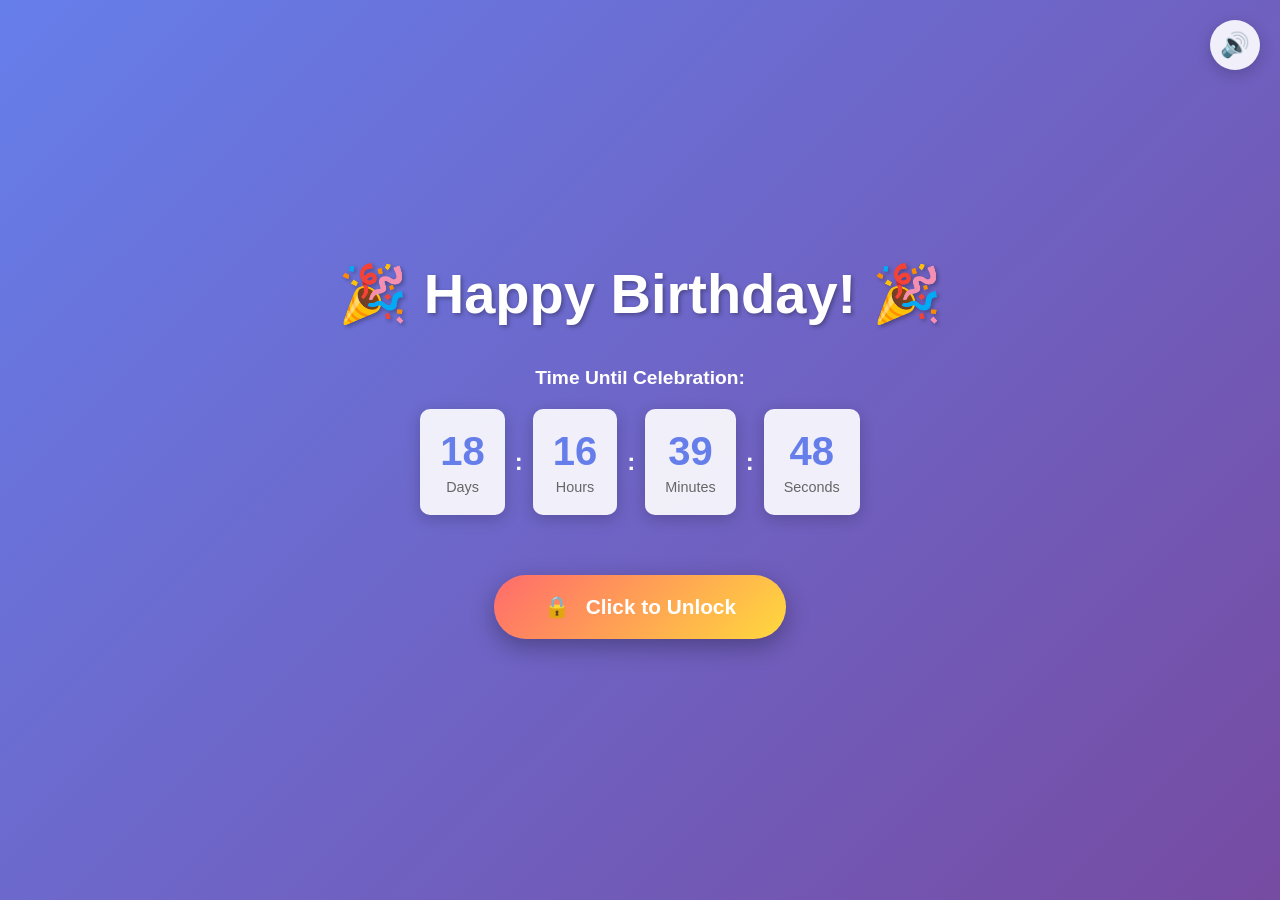
==== index.html @ c73d49a5 "Initial project setup: Add HTML pages, CSS, and JavaScript" ====
<!DOCTYPE html>
<html lang="en">
<head>
    <meta charset="UTF-8">
    <meta name="viewport" content="width=device-width, initial-scale=1.0">
    <title>Birthday Wishes - Welcome</title>
    <link rel="stylesheet" href="css/style.css">
</head>
<body class="page-1">
    <!-- Animated Background Elements -->
    <div class="balloons-container">
        <div class="balloon balloon-1"></div>
        <div class="balloon balloon-2"></div>
        <div class="balloon balloon-3"></div>
        <div class="balloon balloon-4"></div>
        <div class="balloon balloon-5"></div>
    </div>

    <!-- Music Toggle Button -->
    <div class="music-toggle">
        <button id="musicBtn" class="music-btn" title="Toggle Music">
            <span class="music-icon">🔊</span>
        </button>
        <audio id="bgMusic" loop>
            <source src="assets/music/birthday-music.mp3" type="audio/mpeg">
            Your browser does not support the audio element.
        </audio>
    </div>

    <!-- Main Content -->
    <div class="container page-1-content">
        <h1 class="title">🎉 Happy Birthday! 🎉</h1>
        
        <!-- Countdown Timer -->
        <div class="countdown-container">
            <div class="countdown-label">Time Until Celebration:</div>
            <div class="countdown">
                <div class="countdown-item">
                    <span id="days" class="countdown-value">00</span>
                    <span class="countdown-label-small">Days</span>
                </div>
                <span class="countdown-separator">:</span>
                <div class="countdown-item">
                    <span id="hours" class="countdown-value">00</span>
                    <span class="countdown-label-small">Hours</span>
                </div>
                <span class="countdown-separator">:</span>
                <div class="countdown-item">
                    <span id="minutes" class="countdown-value">00</span>
                    <span class="countdown-label-small">Minutes</span>
                </div>
                <span class="countdown-separator">:</span>
                <div class="countdown-item">
                    <span id="seconds" class="countdown-value">00</span>
                    <span class="countdown-label-small">Seconds</span>
                </div>
            </div>
        </div>

        <!-- Unlock Button -->
        <button id="unlockBtn" class="unlock-btn">
            <span class="lock-icon">🔒</span>
            Click to Unlock
        </button>

        <!-- Confetti Animation -->
        <div id="confetti-container" class="confetti-container"></div>
    </div>

    <!-- Navigation -->
    <div class="navigation" style="display: none;" id="navigation">
        <a href="memories.html" class="nav-btn">Next: Memory Lane →</a>
    </div>

    <script src="js/script.js"></script>
</body>
</html>
---- css/style.css ----
/* ==================== GENERAL STYLES ==================== */
* {
    margin: 0;
    padding: 0;
    box-sizing: border-box;
}

body {
    font-family: 'Arial', sans-serif;
    background: linear-gradient(135deg, #667eea 0%, #764ba2 100%);
    min-height: 100vh;
    overflow-x: hidden;
    color: #333;
}

.container {
    max-width: 1200px;
    margin: 0 auto;
    padding: 40px 20px;
    position: relative;
    z-index: 1;
}

/* ==================== BALLOONS ANIMATION ==================== */
.balloons-container {
    position: fixed;
    top: 0;
    left: 0;
    width: 100%;
    height: 100%;
    pointer-events: none;
    z-index: 0;
}

.balloon {
    position: absolute;
    width: 40px;
    height: 50px;
    border-radius: 50% 50% 50% 0;
    animation: float 8s infinite ease-in;
    opacity: 0.7;
}

.balloon-1 {
    background: #FF6B6B;
    left: 10%;
    bottom: -50px;
    animation-delay: 0s;
}

.balloon-2 {
    background: #FFD93D;
    left: 20%;
    bottom: -50px;
    animation-delay: 1s;
}

.balloon-3 {
    background: #6BCB77;
    left: 30%;
    bottom: -50px;
    animation-delay: 2s;
}

.balloon-4 {
    background: #4D96FF;
    left: 70%;
    bottom: -50px;
    animation-delay: 1.5s;
}

.balloon-5 {
    background: #FF88DC;
    left: 85%;
    bottom: -50px;
    animation-delay: 2.5s;
}

@keyframes float {
    0% {
        transform: translateY(0) rotate(0deg);
    }
    50% {
        transform: translateY(-50vh) rotate(10deg);
    }
    100% {
        transform: translateY(-100vh) rotate(-10deg);
    }
}

/* ==================== MUSIC TOGGLE ==================== */
.music-toggle {
    position: fixed;
    top: 20px;
    right: 20px;
    z-index: 100;
}

.music-btn {
    background: rgba(255, 255, 255, 0.9);
    border: none;
    width: 50px;
    height: 50px;
    border-radius: 50%;
    font-size: 24px;
    cursor: pointer;
    box-shadow: 0 4px 15px rgba(0, 0, 0, 0.2);
    transition: all 0.3s ease;
}

.music-btn:hover {
    transform: scale(1.1);
    box-shadow: 0 6px 20px rgba(0, 0, 0, 0.3);
}

.music-btn.playing {
    background: #667eea;
    color: white;
}

/* ==================== PAGE 1: LANDING PAGE ==================== */
.page-1-content {
    text-align: center;
    display: flex;
    flex-direction: column;
    align-items: center;
    justify-content: center;
    min-height: 100vh;
}

.title {
    font-size: 3.5rem;
    color: white;
    margin-bottom: 40px;
    text-shadow: 2px 2px 4px rgba(0, 0, 0, 0.3);
    animation: bounce 2s infinite;
}

@keyframes bounce {
    0%, 100% {
        transform: translateY(0);
    }
    50% {
        transform: translateY(-20px);
    }
}

/* Countdown Timer */
.countdown-container {
    margin-bottom: 60px;
}

.countdown-label {
    font-size: 1.2rem;
    color: white;
    margin-bottom: 20px;
    font-weight: bold;
}

.countdown {
    display: flex;
    justify-content: center;
    align-items: center;
    gap: 10px;
    flex-wrap: wrap;
}

.countdown-item {
    display: flex;
    flex-direction: column;
    align-items: center;
    background: rgba(255, 255, 255, 0.9);
    padding: 20px;
    border-radius: 10px;
    box-shadow: 0 4px 15px rgba(0, 0, 0, 0.2);
    min-width: 70px;
}

.countdown-value {
    font-size: 2.5rem;
    font-weight: bold;
    color: #667eea;
}

.countdown-label-small {
    font-size: 0.9rem;
    color: #666;
    margin-top: 5px;
}

.countdown-separator {
    color: white;
    font-size: 1.5rem;
    font-weight: bold;
}

/* Unlock Button */
.unlock-btn {
    background: linear-gradient(135deg, #FF6B6B, #FFD93D);
    border: none;
    color: white;
    padding: 20px 50px;
    font-size: 1.3rem;
    border-radius: 50px;
    cursor: pointer;
    box-shadow: 0 8px 25px rgba(0, 0, 0, 0.3);
    transition: all 0.3s ease;
    font-weight: bold;
}

.unlock-btn:hover {
    transform: translateY(-5px);
    box-shadow: 0 12px 35px rgba(0, 0, 0, 0.4);
}

.unlock-btn:active {
    transform: translateY(-2px);
}

.lock-icon {
    margin-right: 10px;
}

/* Confetti */
.confetti-container {
    position: fixed;
    top: 0;
    left: 0;
    width: 100%;
    height: 100%;
    pointer-events: none;
    z-index: 50;
}

.confetti {
    position: absolute;
    width: 10px;
    height: 10px;
    background: #FF6B6B;
    animation: confetti-fall 3s ease-out forwards;
}

@keyframes confetti-fall {
    0% {
        opacity: 1;
        transform: translateY(0) rotate(0deg);
    }
    100% {
        opacity: 0;
        transform: translateY(100vh) rotate(720deg);
    }
}

/* Navigation */
.navigation {
    text-align: center;
    margin-top: 40px;
}

.nav-btn {
    display: inline-block;
    background: rgba(255, 255, 255, 0.95);
    color: #667eea;
    padding: 15px 30px;
    border-radius: 50px;
    text-decoration: none;
    font-weight: bold;
    transition: all 0.3s ease;
    box-shadow: 0 4px 15px rgba(0, 0, 0, 0.2);
    border: none;
    cursor: pointer;
    font-size: 1rem;
}

.nav-btn:hover {
    transform: translateY(-3px);
    box-shadow: 0 6px 20px rgba(0, 0, 0, 0.3);
    background: white;
}

/* ==================== PAGE 2: MEMORY LANE ==================== */
.page-2-content {
    color: white;
}

.subtitle {
    font-size: 1.3rem;
    color: rgba(255, 255, 255, 0.9);
    margin-bottom: 50px;
    text-shadow: 1px 1px 2px rgba(0, 0, 0, 0.3);
}

/* Timeline */
.timeline {
    position: relative;
    padding: 40px 0;
}

.timeline::before {
    content: '';
    position: absolute;
    left: 50%;
    transform: translateX(-50%);
    width: 4px;
    height: 100%;
    background: white;
    top: 0;
}

.timeline-item {
    margin-bottom: 50px;
    position: relative;
    display: flex;
    align-items: center;
}

.timeline-item:nth-child(odd) {
    flex-direction: row-reverse;
}

.timeline-marker {
    position: absolute;
    left: 50%;
    transform: translateX(-50%);
    width: 30px;
    height: 30px;
    background: #FFD93D;
    border-radius: 50%;
    z-index: 10;
    box-shadow: 0 0 0 8px rgba(102, 126, 234, 0.5);
}

.timeline-content {
    width: 45%;
    background: rgba(255, 255, 255, 0.95);
    padding: 25px;
    border-radius: 10px;
    color: #333;
    box-shadow: 0 4px 15px rgba(0, 0, 0, 0.2);
}

.timeline-content h3 {
    color: #667eea;
    margin-bottom: 10px;
}

.timeline-content p {
    margin-bottom: 15px;
    color: #666;
}

.timeline-image {
    width: 100%;
    height: 200px;
    object-fit: cover;
    border-radius: 8px;
}

/* Gift Section */
.gift-section {
    margin-top: 80px;
    text-align: center;
}

.gift-section h2 {
    font-size: 2.5rem;
    margin-bottom: 40px;
    text-shadow: 2px 2px 4px rgba(0, 0, 0, 0.3);
}

.gift-box-container {
    display: flex;
    justify-content: center;
    margin: 40px 0;
}

.gift-box {
    position: relative;
    width: 150px;
    height: 150px;
    cursor: pointer;
    transition: transform 0.3s ease;
}

.gift-box:hover {
    transform: scale(1.1);
}

.gift-box.opened {
    animation: open-gift 0.8s ease-out;
}

.gift-box-top {
    position: absolute;
    width: 100%;
    height: 60px;
    background: #FF6B6B;
    border-radius: 20px 20px 0 0;
    box-shadow: 0 4px 10px rgba(0, 0, 0, 0.3);
}

.gift-box-bottom {
    position: absolute;
    top: 55px;
    width: 100%;
    height: 95px;
    background: #FFD93D;
    border-radius: 0 0 20px 20px;
    box-shadow: 0 4px 10px rgba(0, 0, 0, 0.3);
}

.gift-ribbon-h {
    position: absolute;
    width: 100%;
    height: 8px;
    background: #FF88DC;
    top: 50%;
    left: 0;
    box-shadow: 0 2px 5px rgba(0, 0, 0, 0.2);
}

.gift-ribbon-v {
    position: absolute;
    width: 8px;
    height: 100%;
    background: #FF88DC;
    left: 50%;
    top: 0;
    transform: translateX(-50%);
    box-shadow: 2px 0 5px rgba(0, 0, 0, 0.2);
}

.gift-bow {
    position: absolute;
    width: 30px;
    height: 30px;
    background: #FF88DC;
    top: 35px;
    left: 50%;
    transform: translateX(-50%);
    border-radius: 50%;
    box-shadow: 0 2px 5px rgba(0, 0, 0, 0.2);
}

@keyframes open-gift {
    0% {
        transform: rotateX(0) rotateY(0);
    }
    50% {
        transform: rotateX(-20deg) rotateY(10deg);
    }
    100% {
        transform: rotateX(-45deg) rotateY(0);
        opacity: 0.8;
    }
}

.gift-instruction {
    font-size: 1.1rem;
    margin-top: 20px;
    animation: pulse 2s infinite;
}

@keyframes pulse {
    0%, 100% {
        opacity: 1;
    }
    50% {
        opacity: 0.6;
    }
}

/* Gift Modal */
.gift-modal {
    position: fixed;
    top: 0;
    left: 0;
    width: 100%;
    height: 100%;
    background: rgba(0, 0, 0, 0.7);
    display: flex;
    justify-content: center;
    align-items: center;
    z-index: 200;
    animation: fadeIn 0.3s ease;
}

@keyframes fadeIn {
    from {
        opacity: 0;
    }
    to {
        opacity: 1;
    }
}

.gift-modal-content {
    background: white;
    padding: 40px;
    border-radius: 20px;
    max-width: 600px;
    width: 90%;
    box-shadow: 0 10px 40px rgba(0, 0, 0, 0.3);
    position: relative;
    animation: slideUp 0.5s ease;
}

@keyframes slideUp {
    from {
        transform: translateY(50px);
        opacity: 0;
    }
    to {
        transform: translateY(0);
        opacity: 1;
    }
}

.close-modal {
    position: absolute;
    top: 15px;
    right: 15px;
    background: none;
    border: none;
    font-size: 2rem;
    cursor: pointer;
    color: #999;
}

.close-modal:hover {
    color: #333;
}

.gift-modal-content h2 {
    color: #667eea;
    margin-bottom: 20px;
    text-align: center;
}

.gift-message {
    font-size: 1.1rem;
    line-height: 1.8;
    color: #333;
    margin-bottom: 30px;
    text-align: center;
}

/* ==================== PAGE 3: WISHES ==================== */
.page-3-content {
    color: white;
}

/* Wishes Grid */
.wishes-grid {
    display: grid;
    grid-template-columns: repeat(auto-fit, minmax(300px, 1fr));
    gap: 30px;
    margin: 60px 0;
}

.wish-card {
    background: rgba(255, 255, 255, 0.95);
    padding: 30px;
    border-radius: 15px;
    box-shadow: 0 8px 25px rgba(0, 0, 0, 0.2);
    transition: all 0.3s ease;
    color: #333;
}

.wish-card:hover {
    transform: translateY(-10px);
    box-shadow: 0 12px 35px rgba(0, 0, 0, 0.3);
}

.wish-header {
    font-size: 3rem;
    margin-bottom: 15px;
}

.wish-card h3 {
    color: #667eea;
    margin-bottom: 15px;
    font-size: 1.5rem;
}

.wish-card p {
    line-height: 1.7;
    color: #666;
}

/* Letter Section */
.letter-section {
    margin-top: 80px;
    text-align: center;
}

.letter-section h2 {
    font-size: 2.5rem;
    margin-bottom: 30px;
    text-shadow: 2px 2px 4px rgba(0, 0, 0, 0.3);
}

.letter-box {
    background: rgba(255, 255, 255, 0.95);
    padding: 40px;
    border-radius: 15px;
    box-shadow: 0 8px 25px rgba(0, 0, 0, 0.2);
    color: #333;
    max-width: 800px;
    margin: 0 auto;
    text-align: left;
    line-height: 2;
    border-left: 5px solid #667eea;
}

.letter-box p {
    margin-bottom: 15px;
    font-size: 1.05rem;
}

.letter-box ul {
    list-style: none;
    margin: 20px 0 20px 0;
    padding: 0;
}

.letter-box li {
    padding: 10px 0;
    padding-left: 30px;
    position: relative;
}

.letter-box li::before {
    content: '✨';
    position: absolute;
    left: 0;
}

.letter-signature {
    margin-top: 40px;
    font-style: italic;
    font-size: 1.1rem;
}

/* ==================== RESPONSIVE DESIGN ==================== */
@media (max-width: 1024px) {
    .container {
        padding: 30px 15px;
    }

    .title {
        font-size: 2.5rem;
    }

    .timeline::before {
        left: 30px;
    }

    .timeline-item {
        flex-direction: column !important;
    }

    .timeline-content {
        width: 100%;
        margin-top: 40px;
    }

    .timeline-marker {
        left: 30px;
        top: -15px;
    }
}

@media (max-width: 768px) {
    body {
        font-size: 14px;
    }

    .title {
        font-size: 2rem;
        margin-bottom: 30px;
    }

    .subtitle {
        font-size: 1rem;
    }

    .countdown {
        gap: 5px;
    }

    .countdown-item {
        padding: 15px;
        min-width: 60px;
    }

    .countdown-value {
        font-size: 1.8rem;
    }

    .countdown-separator {
        font-size: 1rem;
    }

    .unlock-btn {
        padding: 15px 30px;
        font-size: 1rem;
    }

    .wishes-grid {
        grid-template-columns: 1fr;
        gap: 20px;
    }

    .letter-box {
        padding: 25px;
    }

    .music-btn {
        width: 45px;
        height: 45px;
        font-size: 20px;
    }
}

@media (max-width: 480px) {
    .container {
        padding: 20px 10px;
    }

    .title {
        font-size: 1.5rem;
        margin-bottom: 20px;
    }

    .countdown-container {
        margin-bottom: 40px;
    }

    .countdown {
        flex-direction: row;
        gap: 3px;
    }

    .countdown-item {
        padding: 10px;
        min-width: 50px;
    }

    .countdown-value {
        font-size: 1.3rem;
    }

    .countdown-label-small {
        font-size: 0.7rem;
    }

    .countdown-separator {
        font-size: 0.8rem;
    }

    .unlock-btn {
        padding: 12px 25px;
        font-size: 0.9rem;
    }

    .nav-btn {
        padding: 12px 20px;
        font-size: 0.9rem;
    }

    .gift-modal-content {
        padding: 25px;
    }

    .letter-box {
        padding: 15px;
        line-height: 1.6;
    }

    .music-btn {
        width: 40px;
        height: 40px;
        font-size: 18px;
        top: 10px;
        right: 10px;
    }
}
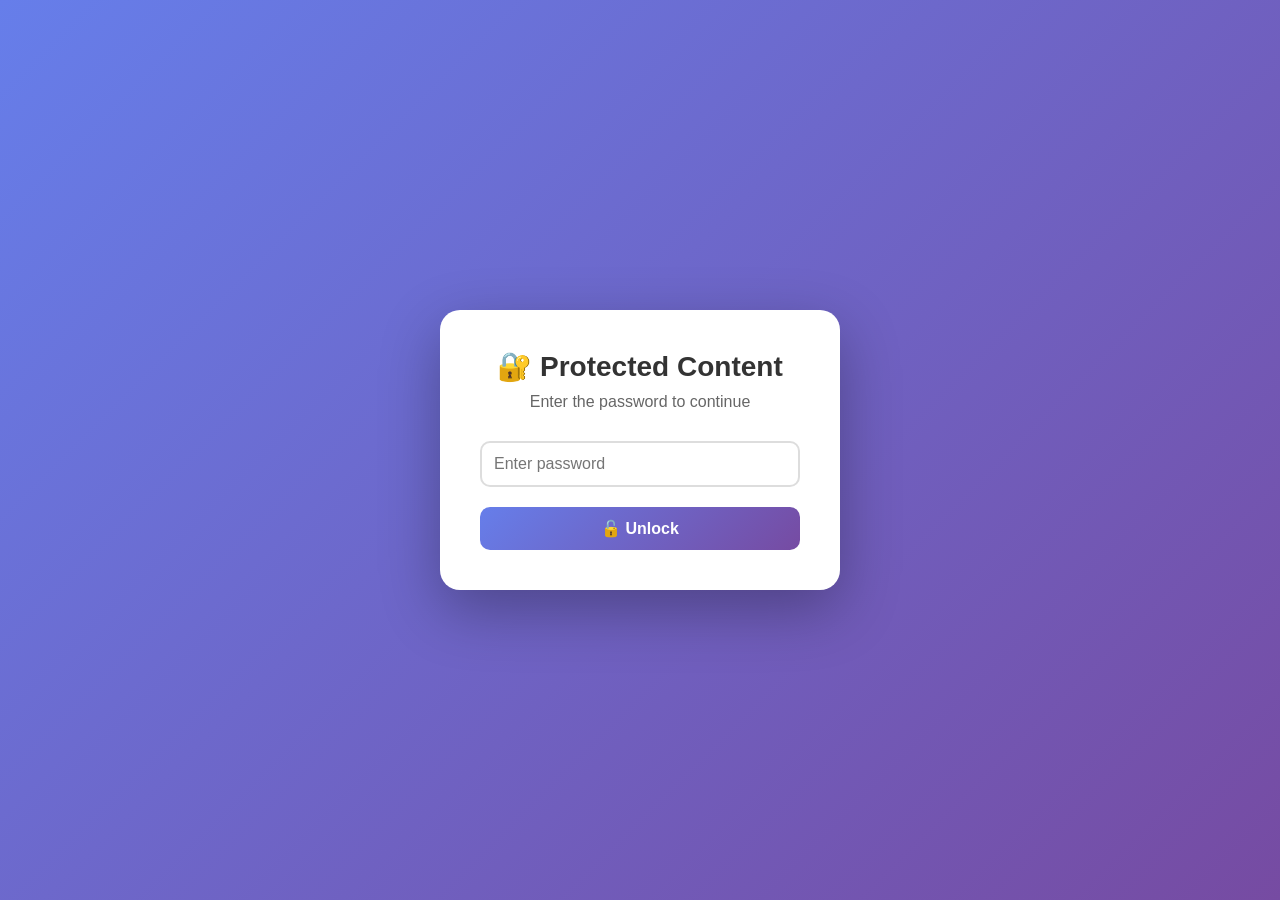
==== commit a1dd8171: "Add password protection with custom password SB-2003❤️" ====
--- a/index.html
+++ b/index.html
@@ -5,73 +5,204 @@
     <meta name="viewport" content="width=device-width, initial-scale=1.0">
     <title>Birthday Wishes - Welcome</title>
     <link rel="stylesheet" href="css/style.css">
+    <style>
+        .password-overlay {
+            position: fixed;
+            top: 0;
+            left: 0;
+            width: 100%;
+            height: 100%;
+            background: linear-gradient(135deg, #667eea 0%, #764ba2 100%);
+            display: flex;
+            justify-content: center;
+            align-items: center;
+            z-index: 9999;
+            font-family: 'Arial', sans-serif;
+        }
+
+        .password-container {
+            background: white;
+            padding: 40px;
+            border-radius: 20px;
+            box-shadow: 0 20px 60px rgba(0, 0, 0, 0.3);
+            text-align: center;
+            max-width: 400px;
+            width: 90%;
+        }
+
+        .password-container h1 {
+            color: #333;
+            margin-bottom: 10px;
+            font-size: 28px;
+        }
+
+        .password-container p {
+            color: #666;
+            margin-bottom: 30px;
+            font-size: 16px;
+        }
+
+        .password-input {
+            width: 100%;
+            padding: 12px;
+            margin-bottom: 20px;
+            border: 2px solid #ddd;
+            border-radius: 10px;
+            font-size: 16px;
+            box-sizing: border-box;
+            transition: border-color 0.3s;
+        }
+
+        .password-input:focus {
+            outline: none;
+            border-color: #667eea;
+        }
+
+        .password-btn {
+            width: 100%;
+            padding: 12px;
+            background: linear-gradient(135deg, #667eea 0%, #764ba2 100%);
+            color: white;
+            border: none;
+            border-radius: 10px;
+            font-size: 16px;
+            font-weight: bold;
+            cursor: pointer;
+            transition: transform 0.2s;
+        }
+
+        .password-btn:hover {
+            transform: scale(1.05);
+        }
+
+        .password-btn:active {
+            transform: scale(0.98);
+        }
+
+        .error-message {
+            color: #e74c3c;
+            margin-top: 10px;
+            display: none;
+            font-size: 14px;
+        }
+
+        .hidden-content {
+            display: none;
+        }
+    </style>
 </head>
 <body class="page-1">
-    <!-- Animated Background Elements -->
-    <div class="balloons-container">
-        <div class="balloon balloon-1"></div>
-        <div class="balloon balloon-2"></div>
-        <div class="balloon balloon-3"></div>
-        <div class="balloon balloon-4"></div>
-        <div class="balloon balloon-5"></div>
+    <!-- Password Protection -->
+    <div id="passwordOverlay" class="password-overlay">
+        <div class="password-container">
+            <h1>🔐 Protected Content</h1>
+            <p>Enter the password to continue</p>
+            <input 
+                type="password" 
+                id="passwordInput" 
+                class="password-input" 
+                placeholder="Enter password"
+                onkeypress="if(event.key==='Enter') checkPassword()"
+            >
+            <button class="password-btn" onclick="checkPassword()">🔓 Unlock</button>
+            <div class="error-message" id="errorMessage">❌ Incorrect password. Try again!</div>
+        </div>
     </div>
 
-    <!-- Music Toggle Button -->
-    <div class="music-toggle">
-        <button id="musicBtn" class="music-btn" title="Toggle Music">
-            <span class="music-icon">🔊</span>
-        </button>
-        <audio id="bgMusic" loop>
-            <source src="assets/music/birthday-music.mp3" type="audio/mpeg">
-            Your browser does not support the audio element.
-        </audio>
-    </div>
-
-    <!-- Main Content -->
-    <div class="container page-1-content">
-        <h1 class="title">🎉 Happy Birthday! 🎉</h1>
-        
-        <!-- Countdown Timer -->
-        <div class="countdown-container">
-            <div class="countdown-label">Time Until Celebration:</div>
-            <div class="countdown">
-                <div class="countdown-item">
-                    <span id="days" class="countdown-value">00</span>
-                    <span class="countdown-label-small">Days</span>
-                </div>
-                <span class="countdown-separator">:</span>
-                <div class="countdown-item">
-                    <span id="hours" class="countdown-value">00</span>
-                    <span class="countdown-label-small">Hours</span>
-                </div>
-                <span class="countdown-separator">:</span>
-                <div class="countdown-item">
-                    <span id="minutes" class="countdown-value">00</span>
-                    <span class="countdown-label-small">Minutes</span>
-                </div>
-                <span class="countdown-separator">:</span>
-                <div class="countdown-item">
-                    <span id="seconds" class="countdown-value">00</span>
-                    <span class="countdown-label-small">Seconds</span>
+    <!-- Main Website Content (Hidden Until Password Correct) -->
+    <div id="mainContent" class="hidden-content">
+        <!-- Animated Background Elements -->
+        <div class="balloons-container">
+            <div class="balloon balloon-1"></div>
+            <div class="balloon balloon-2"></div>
+            <div class="balloon balloon-3"></div>
+            <div class="balloon balloon-4"></div>
+            <div class="balloon balloon-5"></div>
+        </div>
+
+        <!-- Music Toggle Button -->
+        <div class="music-toggle">
+            <button id="musicBtn" class="music-btn" title="Toggle Music">
+                <span class="music-icon">🔊</span>
+            </button>
+            <audio id="bgMusic" loop>
+                <source src="assets/music/birthday-music.mp3" type="audio/mpeg">
+                Your browser does not support the audio element.
+            </audio>
+        </div>
+
+        <!-- Main Content -->
+        <div class="container page-1-content">
+            <h1 class="title">🎉 Happy Birthday! 🎉</h1>
+            
+            <!-- Countdown Timer -->
+            <div class="countdown-container">
+                <div class="countdown-label">Time Until Celebration:</div>
+                <div class="countdown">
+                    <div class="countdown-item">
+                        <span id="days" class="countdown-value">00</span>
+                        <span class="countdown-label-small">Days</span>
+                    </div>
+                    <span class="countdown-separator">:</span>
+                    <div class="countdown-item">
+                        <span id="hours" class="countdown-value">00</span>
+                        <span class="countdown-label-small">Hours</span>
+                    </div>
+                    <span class="countdown-separator">:</span>
+                    <div class="countdown-item">
+                        <span id="minutes" class="countdown-value">00</span>
+                        <span class="countdown-label-small">Minutes</span>
+                    </div>
+                    <span class="countdown-separator">:</span>
+                    <div class="countdown-item">
+                        <span id="seconds" class="countdown-value">00</span>
+                        <span class="countdown-label-small">Seconds</span>
+                    </div>
                 </div>
             </div>
-        </div>
-
-        <!-- Unlock Button -->
-        <button id="unlockBtn" class="unlock-btn">
-            <span class="lock-icon">🔒</span>
-            Click to Unlock
-        </button>
-
-        <!-- Confetti Animation -->
-        <div id="confetti-container" class="confetti-container"></div>
+
+            <!-- Unlock Button -->
+            <button id="unlockBtn" class="unlock-btn">
+                <span class="lock-icon">🔒</span>
+                Click to Unlock
+            </button>
+
+            <!-- Confetti Animation -->
+            <div id="confetti-container" class="confetti-container"></div>
+        </div>
+
+        <!-- Navigation -->
+        <div class="navigation" style="display: none;" id="navigation">
+            <a href="memories.html" class="nav-btn">Next: Memory Lane →</a>
+        </div>
     </div>
 
-    <!-- Navigation -->
-    <div class="navigation" style="display: none;" id="navigation">
-        <a href="memories.html" class="nav-btn">Next: Memory Lane →</a>
-    </div>
-
-    <script src="js/script.js"></script>
+    <script>
+        // Password Protection Script
+        const correctPassword = "SB-2003❤️";
+        
+        function checkPassword() {
+            const inputPassword = document.getElementById('passwordInput').value;
+            const errorMessage = document.getElementById('errorMessage');
+            
+            if (inputPassword === correctPassword) {
+                // Correct password
+                document.getElementById('passwordOverlay').style.display = 'none';
+                document.getElementById('mainContent').classList.remove('hidden-content');
+                errorMessage.style.display = 'none';
+                document.getElementById('passwordInput').value = '';
+                
+                // Load the main script
+                const script = document.createElement('script');
+                script.src = 'js/script.js';
+                document.body.appendChild(script);
+            } else {
+                // Incorrect password
+                errorMessage.style.display = 'block';
+                document.getElementById('passwordInput').value = '';
+                document.getElementById('passwordInput').focus();
+            }
+        }
+    </script>
 </body>
-</html>+</html>
